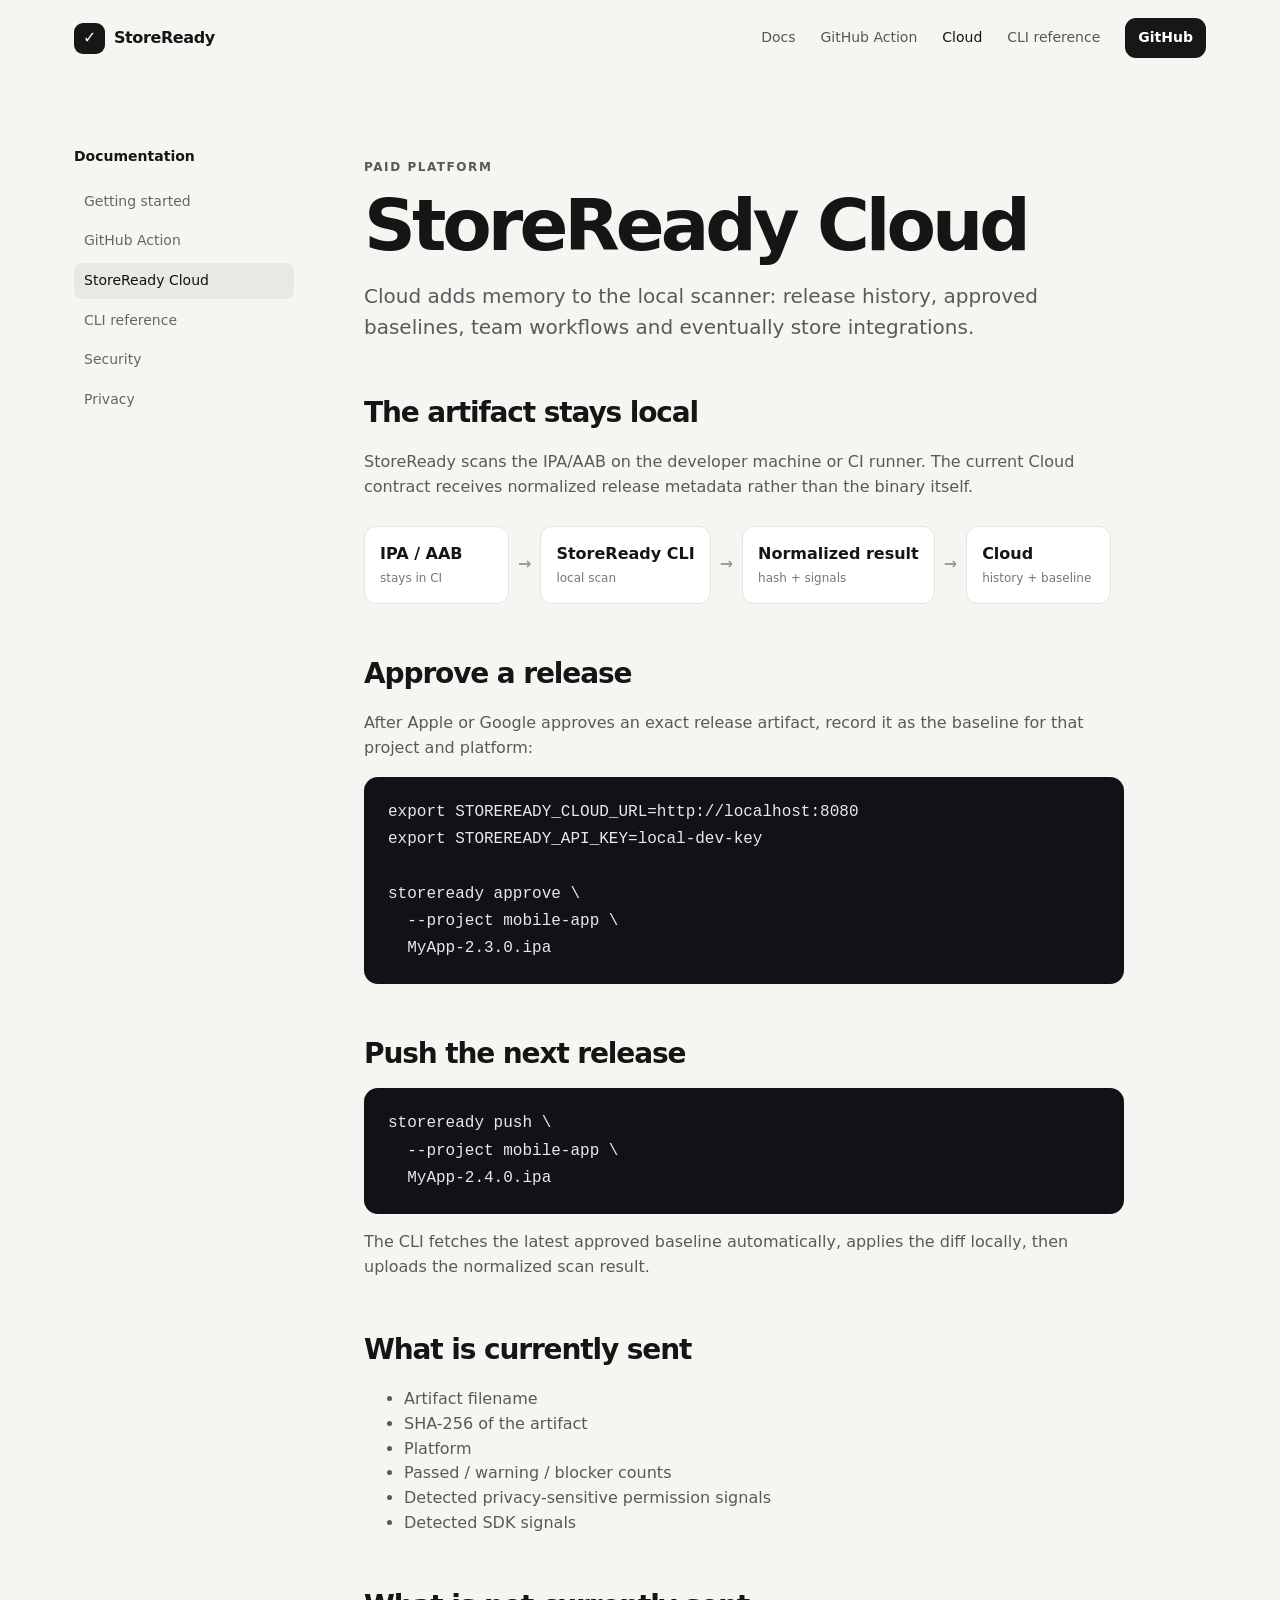
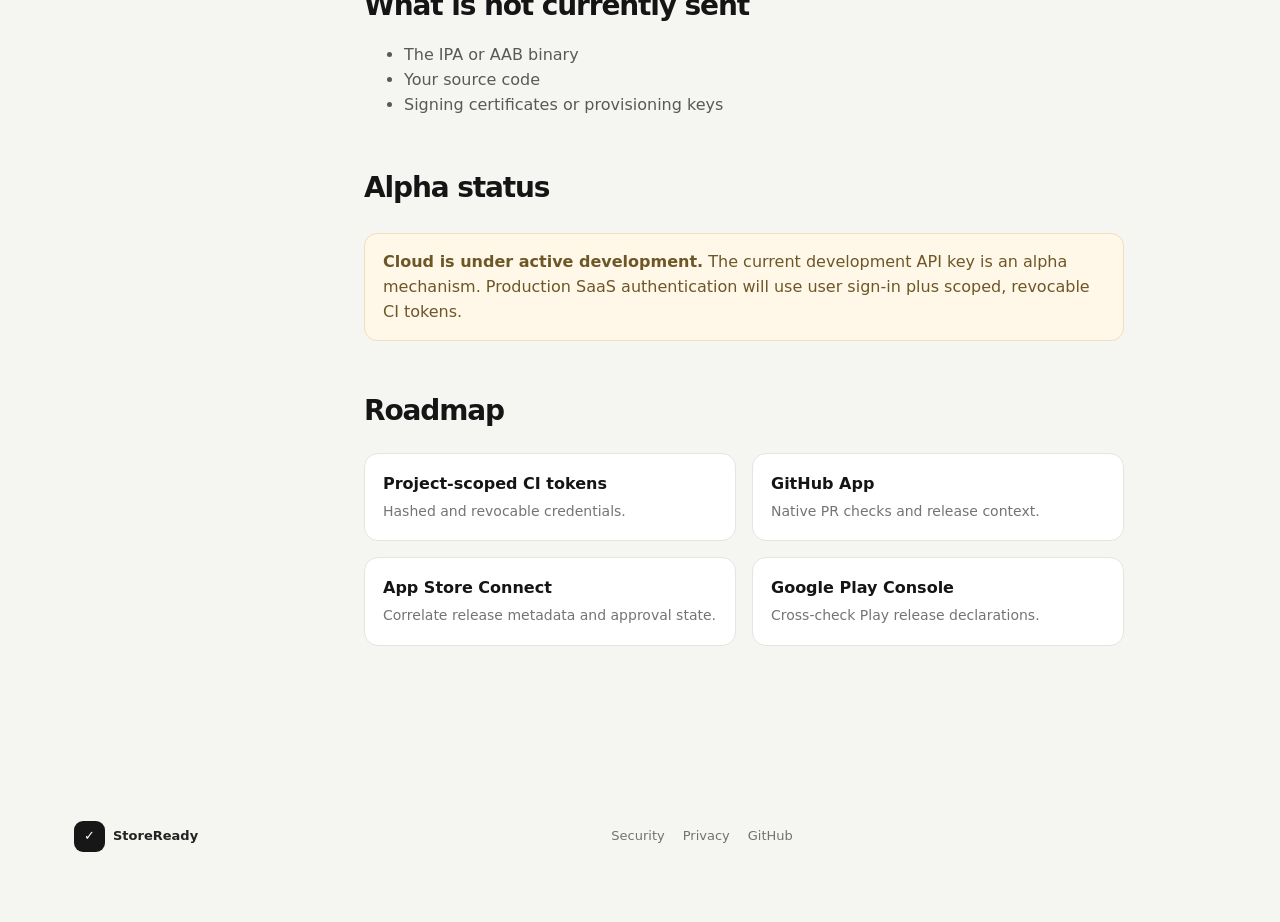
==== docs/cloud.html @ acee1a39 "feat: add StoreReady documentation site and Pages workflow" ====
<!doctype html>
<html lang="en">
<head>
  <meta charset="utf-8"><meta name="viewport" content="width=device-width,initial-scale=1">
  <title>StoreReady Cloud — Release history and approved baselines</title>
  <meta name="description" content="How StoreReady Cloud keeps release history and compares new builds with the last approved release without uploading your IPA or AAB.">
  <link rel="icon" href="favicon.svg" type="image/svg+xml"><link rel="stylesheet" href="styles.css">
</head>
<body>
<header class="topbar"><a class="brand" href="./"><span class="logo">✓</span><span>StoreReady</span></a><nav><a href="getting-started.html">Docs</a><a href="github-action.html">GitHub Action</a><a class="active" href="cloud.html">Cloud</a><a href="reference.html">CLI reference</a><a class="button button-small" href="https://github.com/The-Crocop/storeready">GitHub</a></nav></header>
<main class="docs-layout">
  <aside class="sidebar"><strong>Documentation</strong><a href="getting-started.html">Getting started</a><a href="github-action.html">GitHub Action</a><a class="active" href="cloud.html">StoreReady Cloud</a><a href="reference.html">CLI reference</a><a href="security.html">Security</a><a href="privacy.html">Privacy</a></aside>
  <article class="docs">
    <p class="eyebrow">PAID PLATFORM</p><h1>StoreReady Cloud</h1>
    <p class="lead-doc">Cloud adds memory to the local scanner: release history, approved baselines, team workflows and eventually store integrations.</p>

    <h2>The artifact stays local</h2>
    <p>StoreReady scans the IPA/AAB on the developer machine or CI runner. The current Cloud contract receives normalized release metadata rather than the binary itself.</p>
    <div class="flow">
      <div><strong>IPA / AAB</strong><span>stays in CI</span></div><b>→</b>
      <div><strong>StoreReady CLI</strong><span>local scan</span></div><b>→</b>
      <div><strong>Normalized result</strong><span>hash + signals</span></div><b>→</b>
      <div><strong>Cloud</strong><span>history + baseline</span></div>
    </div>

    <h2>Approve a release</h2>
    <p>After Apple or Google approves an exact release artifact, record it as the baseline for that project and platform:</p>
    <pre><code>export STOREREADY_CLOUD_URL=http://localhost:8080
export STOREREADY_API_KEY=local-dev-key

storeready approve \
  --project mobile-app \
  MyApp-2.3.0.ipa</code></pre>

    <h2>Push the next release</h2>
    <pre><code>storeready push \
  --project mobile-app \
  MyApp-2.4.0.ipa</code></pre>
    <p>The CLI fetches the latest approved baseline automatically, applies the diff locally, then uploads the normalized scan result.</p>

    <h2>What is currently sent</h2>
    <ul>
      <li>Artifact filename</li>
      <li>SHA-256 of the artifact</li>
      <li>Platform</li>
      <li>Passed / warning / blocker counts</li>
      <li>Detected privacy-sensitive permission signals</li>
      <li>Detected SDK signals</li>
    </ul>

    <h2>What is not currently sent</h2>
    <ul>
      <li>The IPA or AAB binary</li>
      <li>Your source code</li>
      <li>Signing certificates or provisioning keys</li>
    </ul>

    <h2>Alpha status</h2>
    <div class="note warning-note"><strong>Cloud is under active development.</strong> The current development API key is an alpha mechanism. Production SaaS authentication will use user sign-in plus scoped, revocable CI tokens.</div>

    <h2>Roadmap</h2>
    <div class="grid grid-2 compact-grid">
      <div class="mini-card"><strong>Project-scoped CI tokens</strong><span>Hashed and revocable credentials.</span></div>
      <div class="mini-card"><strong>GitHub App</strong><span>Native PR checks and release context.</span></div>
      <div class="mini-card"><strong>App Store Connect</strong><span>Correlate release metadata and approval state.</span></div>
      <div class="mini-card"><strong>Google Play Console</strong><span>Cross-check Play release declarations.</span></div>
    </div>
  </article>
</main>
<footer><div class="footer-brand"><span class="logo">✓</span> StoreReady</div><div class="footer-links"><a href="security.html">Security</a><a href="privacy.html">Privacy</a><a href="https://github.com/The-Crocop/storeready">GitHub</a></div></footer>
</body>
</html>
---- docs/styles.css ----
:root{
  --bg:#f5f5f2;--surface:#fff;--ink:#151515;--muted:#676767;--line:#e5e5df;
  --green:#1c7c54;--amber:#a36c00;--red:#b42318;--code:#101113;--code-ink:#e8e9ea;
  --radius:20px;--max:1180px;
}
*{box-sizing:border-box}html{scroll-behavior:smooth}body{margin:0;background:var(--bg);color:var(--ink);font-family:Inter,ui-sans-serif,system-ui,-apple-system,BlinkMacSystemFont,"Segoe UI",sans-serif;line-height:1.55}
a{color:inherit;text-decoration:none}.topbar{height:76px;max-width:var(--max);margin:0 auto;padding:0 24px;display:flex;align-items:center;justify-content:space-between}.brand{display:flex;align-items:center;gap:9px;font-weight:800;letter-spacing:-.025em}.logo{display:inline-grid;place-items:center;width:31px;height:31px;border-radius:9px;background:#171717;color:#fff;font-weight:900}.topbar nav{display:flex;gap:25px;align-items:center;font-size:14px;color:#575757}.topbar nav a:hover,.topbar nav a.active{color:#111}
.button{display:inline-flex;align-items:center;justify-content:center;background:#171717;color:#fff!important;border-radius:11px;padding:13px 18px;font-weight:750;font-size:14px}.button:hover{transform:translateY(-1px)}.button-small{padding:9px 13px}.button-ghost{background:#fff;color:#171717!important;border:1px solid #ddd}.button-light{background:#fff;color:#111!important}.button-outline-light{background:transparent;border:1px solid #666;color:#fff!important}
.hero{max-width:var(--max);margin:0 auto;padding:105px 24px 74px}.pill,.eyebrow{font-size:12px;letter-spacing:.13em;font-weight:800;color:#6b6b6b}.pill{display:inline-block;border:1px solid #dcdcd5;border-radius:999px;padding:7px 11px;margin-bottom:23px}.hero h1{font-size:clamp(50px,7vw,92px);line-height:.93;letter-spacing:-.065em;max-width:1030px;margin:0}.hero h1 em{font-style:normal;color:#858585}.hero-copy{font-size:21px;max-width:760px;color:#595959;line-height:1.5;margin:30px 0 0}.hero-actions{display:flex;gap:10px;flex-wrap:wrap;margin-top:28px}
.terminal{margin-top:62px;background:var(--code);color:var(--code-ink);border-radius:18px;overflow:hidden;box-shadow:0 25px 70px rgba(0,0,0,.16)}.terminal-bar{height:48px;display:flex;align-items:center;gap:7px;padding:0 16px;border-bottom:1px solid #25272a}.terminal-bar span{width:10px;height:10px;background:#3c3e42;border-radius:50%}.terminal-bar code{margin-left:10px;color:#858990;font-size:12px}.terminal pre{margin:0;padding:27px 30px 31px;font-size:14px;line-height:1.75;overflow:auto}.terminal .ok{color:#60d394}.terminal .warn{color:#ffc857}.terminal .muted{color:#7d8188}
.trust-row{max-width:var(--max);margin:0 auto 90px;padding:0 24px;display:grid;grid-template-columns:repeat(3,1fr);gap:1px}.trust-row div{background:#ecece7;padding:24px}.trust-row div:first-child{border-radius:14px 0 0 14px}.trust-row div:last-child{border-radius:0 14px 14px 0}.trust-row strong,.trust-row span{display:block}.trust-row span{color:#686868;font-size:14px;margin-top:5px}
.section{max-width:var(--max);margin:0 auto;padding:84px 24px}.section-heading{max-width:690px;margin-bottom:36px}.section h2,.cta h2,.docs h2,.legal h2{letter-spacing:-.04em}.section-heading h2,.split h2{font-size:clamp(36px,5vw,58px);line-height:1.02;margin:8px 0 15px}.section-heading p:last-child,.large-copy{font-size:18px;color:#646464}.grid{display:grid;gap:16px}.grid-3{grid-template-columns:repeat(3,1fr)}.grid-2{grid-template-columns:repeat(2,1fr)}.card{background:var(--surface);border:1px solid var(--line);border-radius:var(--radius);padding:28px;box-shadow:0 8px 35px rgba(0,0,0,.025)}.card h3{font-size:22px;letter-spacing:-.03em;margin:30px 0 8px}.card p{color:#696969}.card-icon{font-size:12px;font-weight:800;color:#8a8a8a}.platform{font-size:31px;font-weight:850;letter-spacing:-.04em}.platform-card ul{padding-left:20px;color:#595959;line-height:1.9}
.split{display:grid;grid-template-columns:1fr 1fr;align-items:center;gap:70px}.reverse{}.text-link{display:inline-block;margin-top:7px;font-weight:750;border-bottom:1px solid #aaa}.code-card{background:#111215;color:#e8e9ea;border-radius:18px;overflow:hidden}.code-label{padding:12px 18px;border-bottom:1px solid #292b2e;color:#8d9299;font-size:12px;font-weight:700}.code-card pre{margin:0;padding:25px;overflow:auto;line-height:1.7;font-size:13px}.compact-grid{margin-top:20px}.mini-card{border:1px solid var(--line);background:#fff;padding:18px;border-radius:14px}.mini-card strong,.mini-card span{display:block}.mini-card span{color:#747474;margin-top:4px;font-size:14px}
.cta{max-width:calc(var(--max) - 48px);margin:80px auto;background:#111;color:#fff;border-radius:26px;padding:62px}.cta h2{font-size:clamp(38px,5vw,62px);margin:6px 0 8px}.cta p:not(.eyebrow){color:#bdbdbd;font-size:18px}.cta .eyebrow{color:#969696}
footer{max-width:var(--max);margin:0 auto;padding:55px 24px 70px;display:grid;grid-template-columns:auto 1fr auto;gap:30px;align-items:center;color:#727272;font-size:13px}.footer-brand{display:flex;align-items:center;gap:8px;color:#222;font-weight:800}.footer-links{display:flex;gap:18px;justify-content:center}.footer-links a:hover{color:#111}
.docs-layout{max-width:var(--max);margin:0 auto;padding:70px 24px 120px;display:grid;grid-template-columns:220px minmax(0,760px);gap:70px}.sidebar{position:sticky;top:30px;height:max-content;display:flex;flex-direction:column;gap:4px;font-size:14px}.sidebar strong{margin-bottom:12px}.sidebar a{padding:7px 10px;border-radius:8px;color:#666}.sidebar a:hover,.sidebar a.active{background:#e9e9e4;color:#111}.docs h1,.legal h1{font-size:clamp(48px,7vw,72px);letter-spacing:-.055em;line-height:1;margin:7px 0 20px}.lead-doc{font-size:20px;color:#626262;margin-bottom:48px}.docs h2,.legal h2{font-size:28px;margin:48px 0 11px}.docs p,.docs li,.legal p{color:#595959}.docs code,.legal code{font-family:"SFMono-Regular",Consolas,monospace;background:#ebebe7;border-radius:5px;padding:1px 5px;color:#292929}.docs pre{background:#111215;color:#e8e9ea;border-radius:14px;padding:22px 24px;overflow:auto;line-height:1.7}.docs pre code{background:none;color:inherit;padding:0}.note{background:#eef4f0;border:1px solid #d8e8de;border-radius:13px;padding:16px 18px;margin:24px 0;color:#365543}.warning-note{background:#fff7e8;border-color:#f0dfba;color:#6d5727}.next{margin-top:55px;padding-top:24px;border-top:1px solid var(--line)}.next a{font-weight:750}.table-wrap{overflow:auto;border:1px solid var(--line);border-radius:13px;background:#fff}.table-wrap table{border-collapse:collapse;width:100%;font-size:14px}.table-wrap th,.table-wrap td{text-align:left;padding:13px 15px;border-bottom:1px solid #ecece7;vertical-align:top}.table-wrap tr:last-child td{border-bottom:0}.table-wrap th{background:#f4f4f0;color:#555;font-size:12px;text-transform:uppercase;letter-spacing:.05em}.flow{display:flex;align-items:center;gap:9px;overflow:auto;margin:26px 0}.flow div{min-width:145px;border:1px solid var(--line);background:#fff;padding:15px;border-radius:12px}.flow strong,.flow span{display:block}.flow span{font-size:12px;color:#777;margin-top:3px}.flow b{color:#999}.legal{max-width:800px;margin:0 auto;padding:80px 24px 130px}.updated{margin-top:55px!important;font-size:13px}
@media(max-width:900px){.topbar nav a:not(.button){display:none}.grid-3,.grid-2,.split,.trust-row{grid-template-columns:1fr}.split{gap:30px}.trust-row{gap:8px}.trust-row div,.trust-row div:first-child,.trust-row div:last-child{border-radius:12px}.docs-layout{grid-template-columns:1fr}.sidebar{position:static;display:none}.cta{margin-left:16px;margin-right:16px;padding:40px 26px}footer{grid-template-columns:1fr}.footer-links{justify-content:flex-start;flex-wrap:wrap}.hero{padding-top:65px}.terminal pre{padding:20px;font-size:12px}}
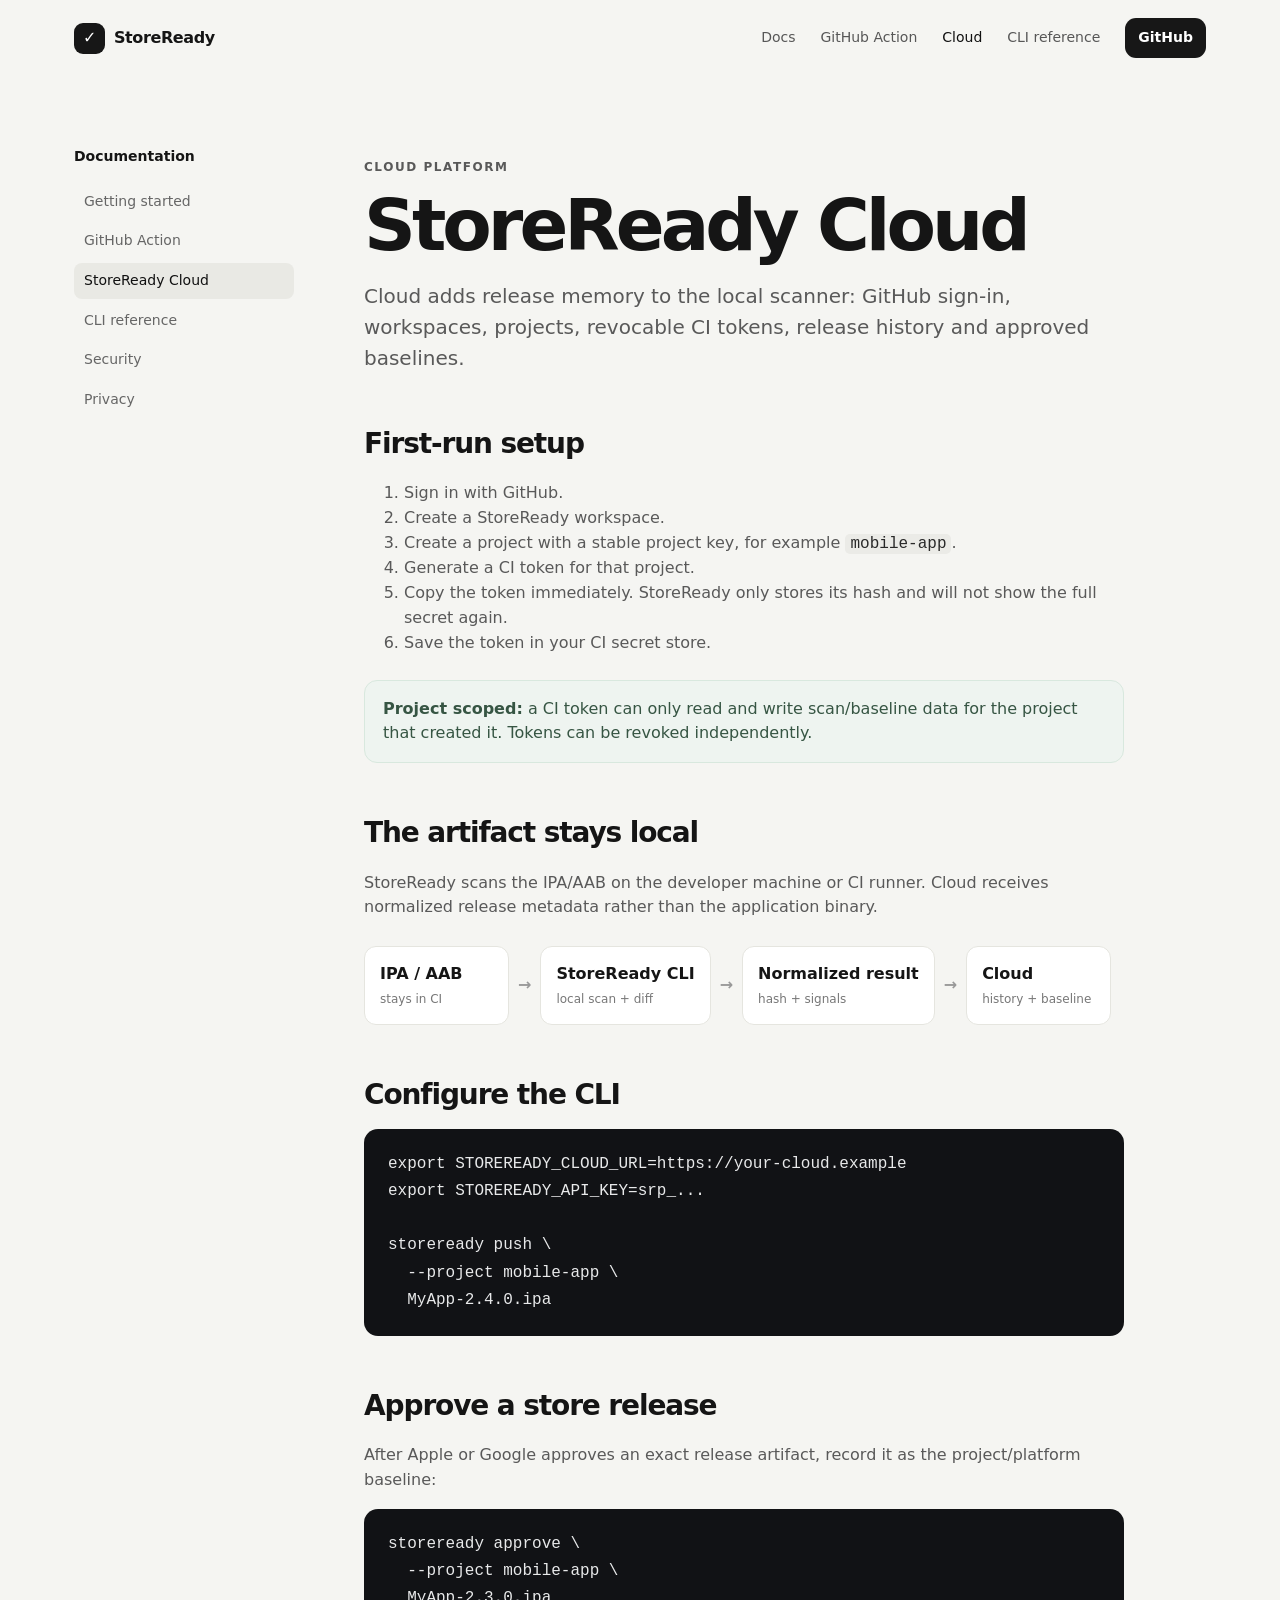
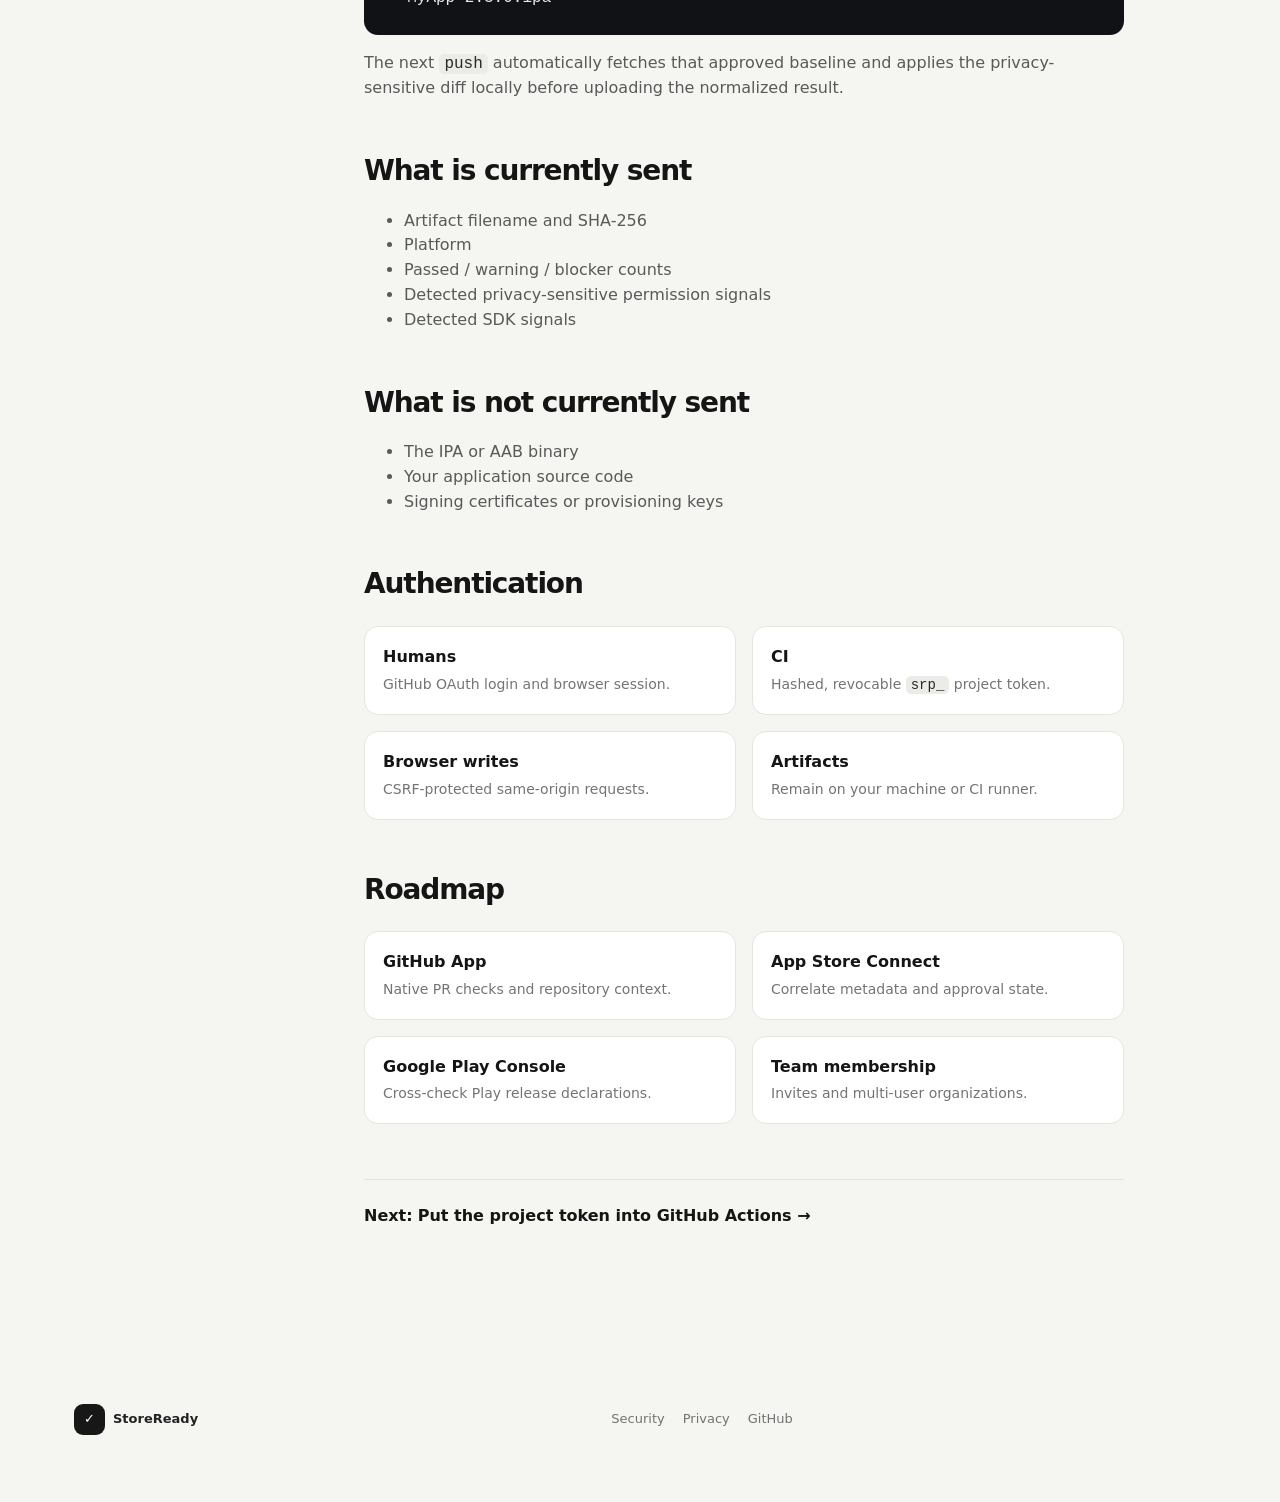
==== commit 8ae5766b: "docs: document GitHub onboarding and scoped Cloud tokens" ====
--- a/docs/cloud.html
+++ b/docs/cloud.html
@@ -3,7 +3,7 @@
 <head>
   <meta charset="utf-8"><meta name="viewport" content="width=device-width,initial-scale=1">
   <title>StoreReady Cloud — Release history and approved baselines</title>
-  <meta name="description" content="How StoreReady Cloud keeps release history and compares new builds with the last approved release without uploading your IPA or AAB.">
+  <meta name="description" content="StoreReady Cloud provides GitHub sign-in, project-scoped CI tokens, release history and approved-release baselines without uploading your IPA or AAB.">
   <link rel="icon" href="favicon.svg" type="image/svg+xml"><link rel="stylesheet" href="styles.css">
 </head>
 <body>
@@ -11,37 +11,48 @@
 <main class="docs-layout">
   <aside class="sidebar"><strong>Documentation</strong><a href="getting-started.html">Getting started</a><a href="github-action.html">GitHub Action</a><a class="active" href="cloud.html">StoreReady Cloud</a><a href="reference.html">CLI reference</a><a href="security.html">Security</a><a href="privacy.html">Privacy</a></aside>
   <article class="docs">
-    <p class="eyebrow">PAID PLATFORM</p><h1>StoreReady Cloud</h1>
-    <p class="lead-doc">Cloud adds memory to the local scanner: release history, approved baselines, team workflows and eventually store integrations.</p>
+    <p class="eyebrow">CLOUD PLATFORM</p><h1>StoreReady Cloud</h1>
+    <p class="lead-doc">Cloud adds release memory to the local scanner: GitHub sign-in, workspaces, projects, revocable CI tokens, release history and approved baselines.</p>
+
+    <h2>First-run setup</h2>
+    <ol>
+      <li>Sign in with GitHub.</li>
+      <li>Create a StoreReady workspace.</li>
+      <li>Create a project with a stable project key, for example <code>mobile-app</code>.</li>
+      <li>Generate a CI token for that project.</li>
+      <li>Copy the token immediately. StoreReady only stores its hash and will not show the full secret again.</li>
+      <li>Save the token in your CI secret store.</li>
+    </ol>
+
+    <div class="note"><strong>Project scoped:</strong> a CI token can only read and write scan/baseline data for the project that created it. Tokens can be revoked independently.</div>
 
     <h2>The artifact stays local</h2>
-    <p>StoreReady scans the IPA/AAB on the developer machine or CI runner. The current Cloud contract receives normalized release metadata rather than the binary itself.</p>
+    <p>StoreReady scans the IPA/AAB on the developer machine or CI runner. Cloud receives normalized release metadata rather than the application binary.</p>
     <div class="flow">
       <div><strong>IPA / AAB</strong><span>stays in CI</span></div><b>→</b>
-      <div><strong>StoreReady CLI</strong><span>local scan</span></div><b>→</b>
+      <div><strong>StoreReady CLI</strong><span>local scan + diff</span></div><b>→</b>
       <div><strong>Normalized result</strong><span>hash + signals</span></div><b>→</b>
       <div><strong>Cloud</strong><span>history + baseline</span></div>
     </div>
 
-    <h2>Approve a release</h2>
-    <p>After Apple or Google approves an exact release artifact, record it as the baseline for that project and platform:</p>
-    <pre><code>export STOREREADY_CLOUD_URL=http://localhost:8080
-export STOREREADY_API_KEY=local-dev-key
+    <h2>Configure the CLI</h2>
+    <pre><code>export STOREREADY_CLOUD_URL=https://your-cloud.example
+export STOREREADY_API_KEY=srp_...
 
-storeready approve \
+storeready push \
+  --project mobile-app \
+  MyApp-2.4.0.ipa</code></pre>
+
+    <h2>Approve a store release</h2>
+    <p>After Apple or Google approves an exact release artifact, record it as the project/platform baseline:</p>
+    <pre><code>storeready approve \
   --project mobile-app \
   MyApp-2.3.0.ipa</code></pre>
-
-    <h2>Push the next release</h2>
-    <pre><code>storeready push \
-  --project mobile-app \
-  MyApp-2.4.0.ipa</code></pre>
-    <p>The CLI fetches the latest approved baseline automatically, applies the diff locally, then uploads the normalized scan result.</p>
+    <p>The next <code>push</code> automatically fetches that approved baseline and applies the privacy-sensitive diff locally before uploading the normalized result.</p>
 
     <h2>What is currently sent</h2>
     <ul>
-      <li>Artifact filename</li>
-      <li>SHA-256 of the artifact</li>
+      <li>Artifact filename and SHA-256</li>
       <li>Platform</li>
       <li>Passed / warning / blocker counts</li>
       <li>Detected privacy-sensitive permission signals</li>
@@ -51,20 +62,27 @@
     <h2>What is not currently sent</h2>
     <ul>
       <li>The IPA or AAB binary</li>
-      <li>Your source code</li>
+      <li>Your application source code</li>
       <li>Signing certificates or provisioning keys</li>
     </ul>
 
-    <h2>Alpha status</h2>
-    <div class="note warning-note"><strong>Cloud is under active development.</strong> The current development API key is an alpha mechanism. Production SaaS authentication will use user sign-in plus scoped, revocable CI tokens.</div>
+    <h2>Authentication</h2>
+    <div class="grid grid-2 compact-grid">
+      <div class="mini-card"><strong>Humans</strong><span>GitHub OAuth login and browser session.</span></div>
+      <div class="mini-card"><strong>CI</strong><span>Hashed, revocable <code>srp_</code> project token.</span></div>
+      <div class="mini-card"><strong>Browser writes</strong><span>CSRF-protected same-origin requests.</span></div>
+      <div class="mini-card"><strong>Artifacts</strong><span>Remain on your machine or CI runner.</span></div>
+    </div>
 
     <h2>Roadmap</h2>
     <div class="grid grid-2 compact-grid">
-      <div class="mini-card"><strong>Project-scoped CI tokens</strong><span>Hashed and revocable credentials.</span></div>
-      <div class="mini-card"><strong>GitHub App</strong><span>Native PR checks and release context.</span></div>
-      <div class="mini-card"><strong>App Store Connect</strong><span>Correlate release metadata and approval state.</span></div>
+      <div class="mini-card"><strong>GitHub App</strong><span>Native PR checks and repository context.</span></div>
+      <div class="mini-card"><strong>App Store Connect</strong><span>Correlate metadata and approval state.</span></div>
       <div class="mini-card"><strong>Google Play Console</strong><span>Cross-check Play release declarations.</span></div>
+      <div class="mini-card"><strong>Team membership</strong><span>Invites and multi-user organizations.</span></div>
     </div>
+
+    <div class="next"><strong>Next:</strong> <a href="github-action.html">Put the project token into GitHub Actions →</a></div>
   </article>
 </main>
 <footer><div class="footer-brand"><span class="logo">✓</span> StoreReady</div><div class="footer-links"><a href="security.html">Security</a><a href="privacy.html">Privacy</a><a href="https://github.com/The-Crocop/storeready">GitHub</a></div></footer>
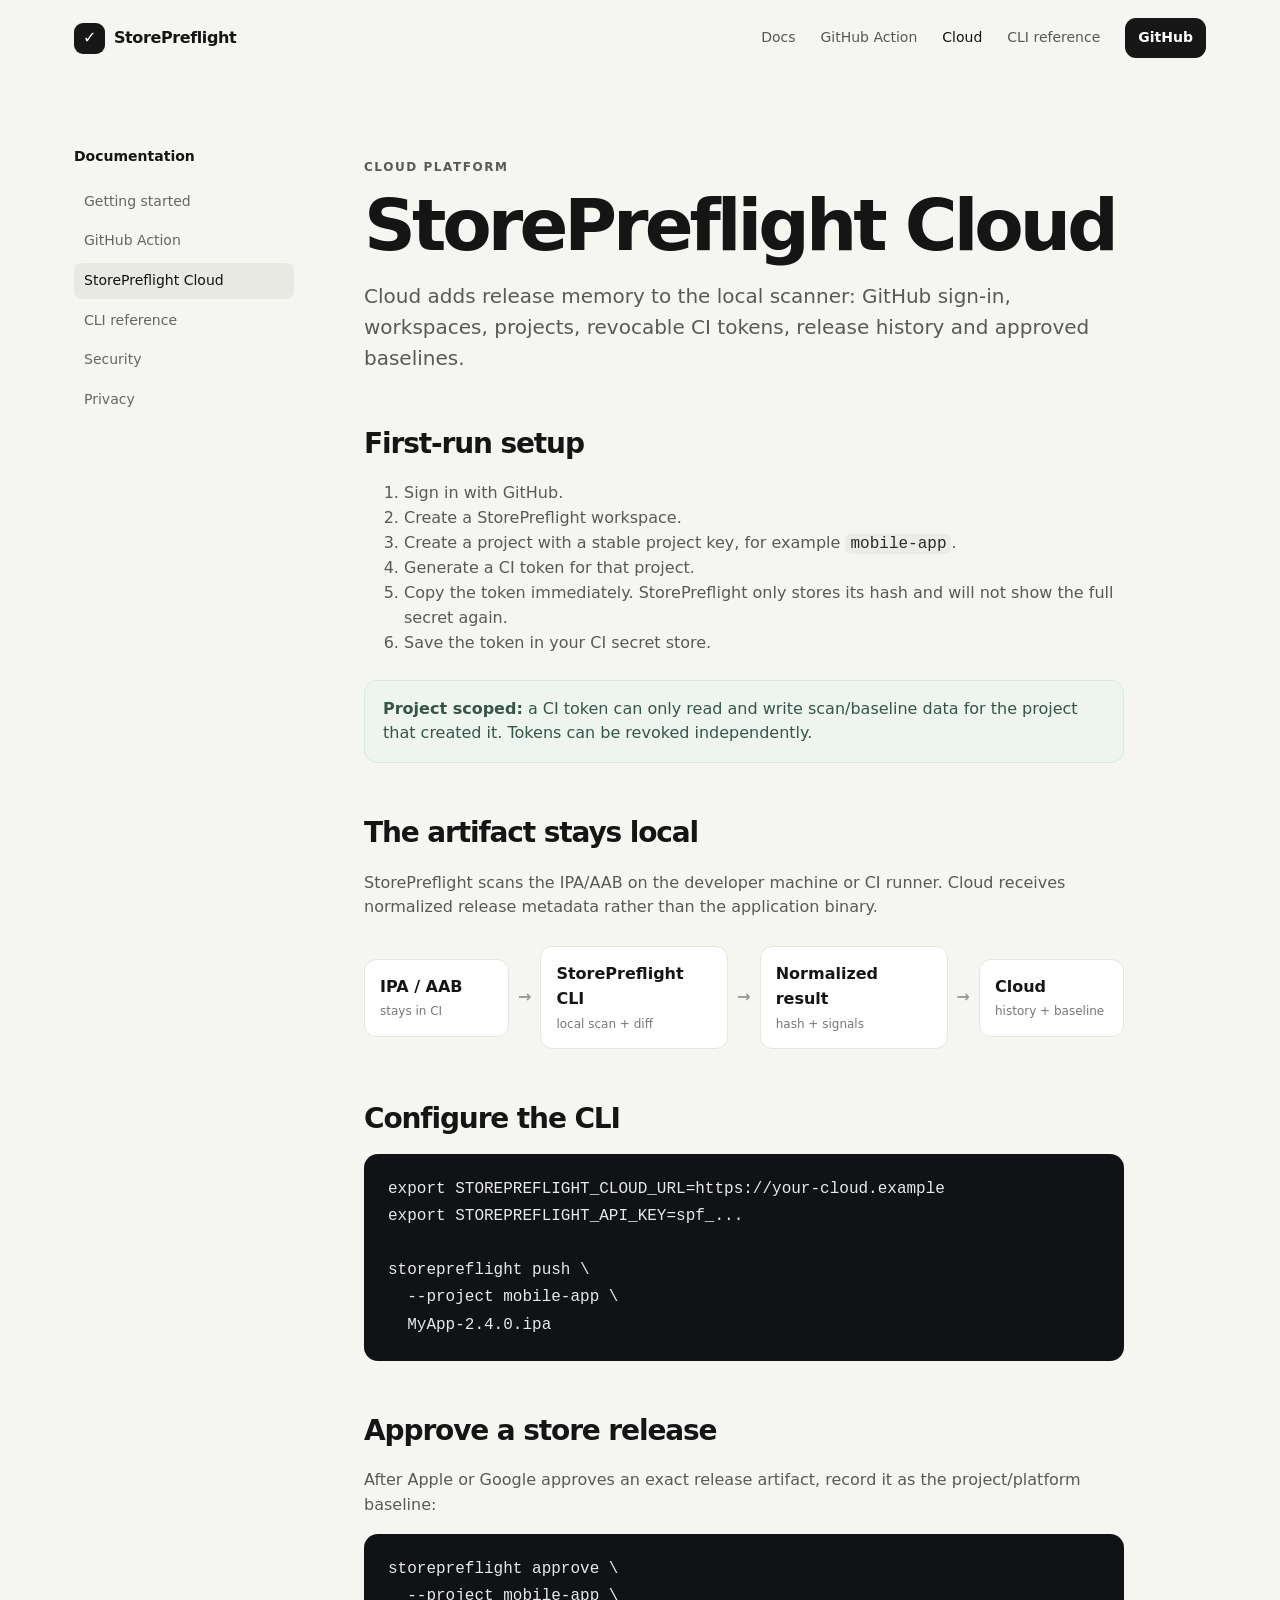
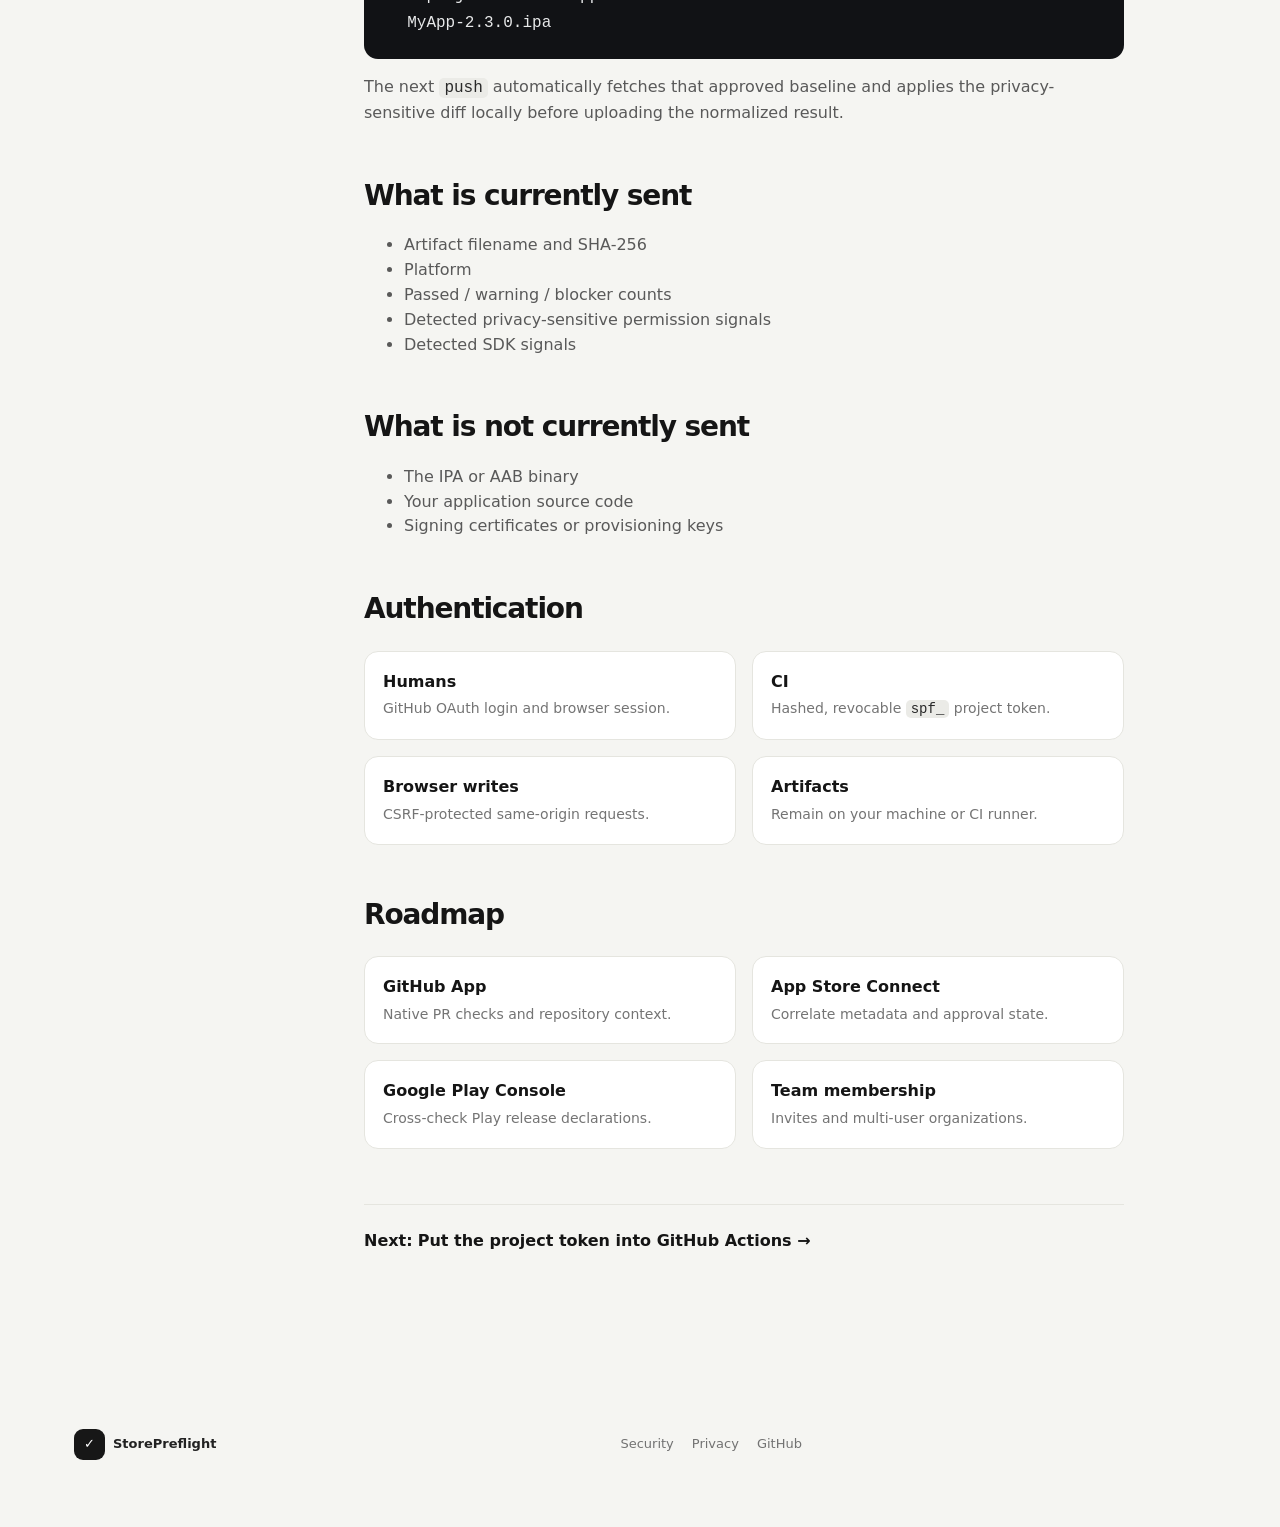
==== commit 48ac7371: "rebrand: StoreReady to StorePreflight" ====
--- a/docs/cloud.html
+++ b/docs/cloud.html
@@ -2,50 +2,50 @@
 <html lang="en">
 <head>
   <meta charset="utf-8"><meta name="viewport" content="width=device-width,initial-scale=1">
-  <title>StoreReady Cloud — Release history and approved baselines</title>
-  <meta name="description" content="StoreReady Cloud provides GitHub sign-in, project-scoped CI tokens, release history and approved-release baselines without uploading your IPA or AAB.">
+  <title>StorePreflight Cloud — Release history and approved baselines</title>
+  <meta name="description" content="StorePreflight Cloud provides GitHub sign-in, project-scoped CI tokens, release history and approved-release baselines without uploading your IPA or AAB.">
   <link rel="icon" href="favicon.svg" type="image/svg+xml"><link rel="stylesheet" href="styles.css">
 </head>
 <body>
-<header class="topbar"><a class="brand" href="./"><span class="logo">✓</span><span>StoreReady</span></a><nav><a href="getting-started.html">Docs</a><a href="github-action.html">GitHub Action</a><a class="active" href="cloud.html">Cloud</a><a href="reference.html">CLI reference</a><a class="button button-small" href="https://github.com/The-Crocop/storeready">GitHub</a></nav></header>
+<header class="topbar"><a class="brand" href="./"><span class="logo">✓</span><span>StorePreflight</span></a><nav><a href="getting-started.html">Docs</a><a href="github-action.html">GitHub Action</a><a class="active" href="cloud.html">Cloud</a><a href="reference.html">CLI reference</a><a class="button button-small" href="https://github.com/The-Crocop/storepreflight">GitHub</a></nav></header>
 <main class="docs-layout">
-  <aside class="sidebar"><strong>Documentation</strong><a href="getting-started.html">Getting started</a><a href="github-action.html">GitHub Action</a><a class="active" href="cloud.html">StoreReady Cloud</a><a href="reference.html">CLI reference</a><a href="security.html">Security</a><a href="privacy.html">Privacy</a></aside>
+  <aside class="sidebar"><strong>Documentation</strong><a href="getting-started.html">Getting started</a><a href="github-action.html">GitHub Action</a><a class="active" href="cloud.html">StorePreflight Cloud</a><a href="reference.html">CLI reference</a><a href="security.html">Security</a><a href="privacy.html">Privacy</a></aside>
   <article class="docs">
-    <p class="eyebrow">CLOUD PLATFORM</p><h1>StoreReady Cloud</h1>
+    <p class="eyebrow">CLOUD PLATFORM</p><h1>StorePreflight Cloud</h1>
     <p class="lead-doc">Cloud adds release memory to the local scanner: GitHub sign-in, workspaces, projects, revocable CI tokens, release history and approved baselines.</p>
 
     <h2>First-run setup</h2>
     <ol>
       <li>Sign in with GitHub.</li>
-      <li>Create a StoreReady workspace.</li>
+      <li>Create a StorePreflight workspace.</li>
       <li>Create a project with a stable project key, for example <code>mobile-app</code>.</li>
       <li>Generate a CI token for that project.</li>
-      <li>Copy the token immediately. StoreReady only stores its hash and will not show the full secret again.</li>
+      <li>Copy the token immediately. StorePreflight only stores its hash and will not show the full secret again.</li>
       <li>Save the token in your CI secret store.</li>
     </ol>
 
     <div class="note"><strong>Project scoped:</strong> a CI token can only read and write scan/baseline data for the project that created it. Tokens can be revoked independently.</div>
 
     <h2>The artifact stays local</h2>
-    <p>StoreReady scans the IPA/AAB on the developer machine or CI runner. Cloud receives normalized release metadata rather than the application binary.</p>
+    <p>StorePreflight scans the IPA/AAB on the developer machine or CI runner. Cloud receives normalized release metadata rather than the application binary.</p>
     <div class="flow">
       <div><strong>IPA / AAB</strong><span>stays in CI</span></div><b>→</b>
-      <div><strong>StoreReady CLI</strong><span>local scan + diff</span></div><b>→</b>
+      <div><strong>StorePreflight CLI</strong><span>local scan + diff</span></div><b>→</b>
       <div><strong>Normalized result</strong><span>hash + signals</span></div><b>→</b>
       <div><strong>Cloud</strong><span>history + baseline</span></div>
     </div>
 
     <h2>Configure the CLI</h2>
-    <pre><code>export STOREREADY_CLOUD_URL=https://your-cloud.example
-export STOREREADY_API_KEY=srp_...
+    <pre><code>export STOREPREFLIGHT_CLOUD_URL=https://your-cloud.example
+export STOREPREFLIGHT_API_KEY=spf_...
 
-storeready push \
+storepreflight push \
   --project mobile-app \
   MyApp-2.4.0.ipa</code></pre>
 
     <h2>Approve a store release</h2>
     <p>After Apple or Google approves an exact release artifact, record it as the project/platform baseline:</p>
-    <pre><code>storeready approve \
+    <pre><code>storepreflight approve \
   --project mobile-app \
   MyApp-2.3.0.ipa</code></pre>
     <p>The next <code>push</code> automatically fetches that approved baseline and applies the privacy-sensitive diff locally before uploading the normalized result.</p>
@@ -69,7 +69,7 @@
     <h2>Authentication</h2>
     <div class="grid grid-2 compact-grid">
       <div class="mini-card"><strong>Humans</strong><span>GitHub OAuth login and browser session.</span></div>
-      <div class="mini-card"><strong>CI</strong><span>Hashed, revocable <code>srp_</code> project token.</span></div>
+      <div class="mini-card"><strong>CI</strong><span>Hashed, revocable <code>spf_</code> project token.</span></div>
       <div class="mini-card"><strong>Browser writes</strong><span>CSRF-protected same-origin requests.</span></div>
       <div class="mini-card"><strong>Artifacts</strong><span>Remain on your machine or CI runner.</span></div>
     </div>
@@ -85,6 +85,6 @@
     <div class="next"><strong>Next:</strong> <a href="github-action.html">Put the project token into GitHub Actions →</a></div>
   </article>
 </main>
-<footer><div class="footer-brand"><span class="logo">✓</span> StoreReady</div><div class="footer-links"><a href="security.html">Security</a><a href="privacy.html">Privacy</a><a href="https://github.com/The-Crocop/storeready">GitHub</a></div></footer>
+<footer><div class="footer-brand"><span class="logo">✓</span> StorePreflight</div><div class="footer-links"><a href="security.html">Security</a><a href="privacy.html">Privacy</a><a href="https://github.com/The-Crocop/storepreflight">GitHub</a></div></footer>
 </body>
 </html>
